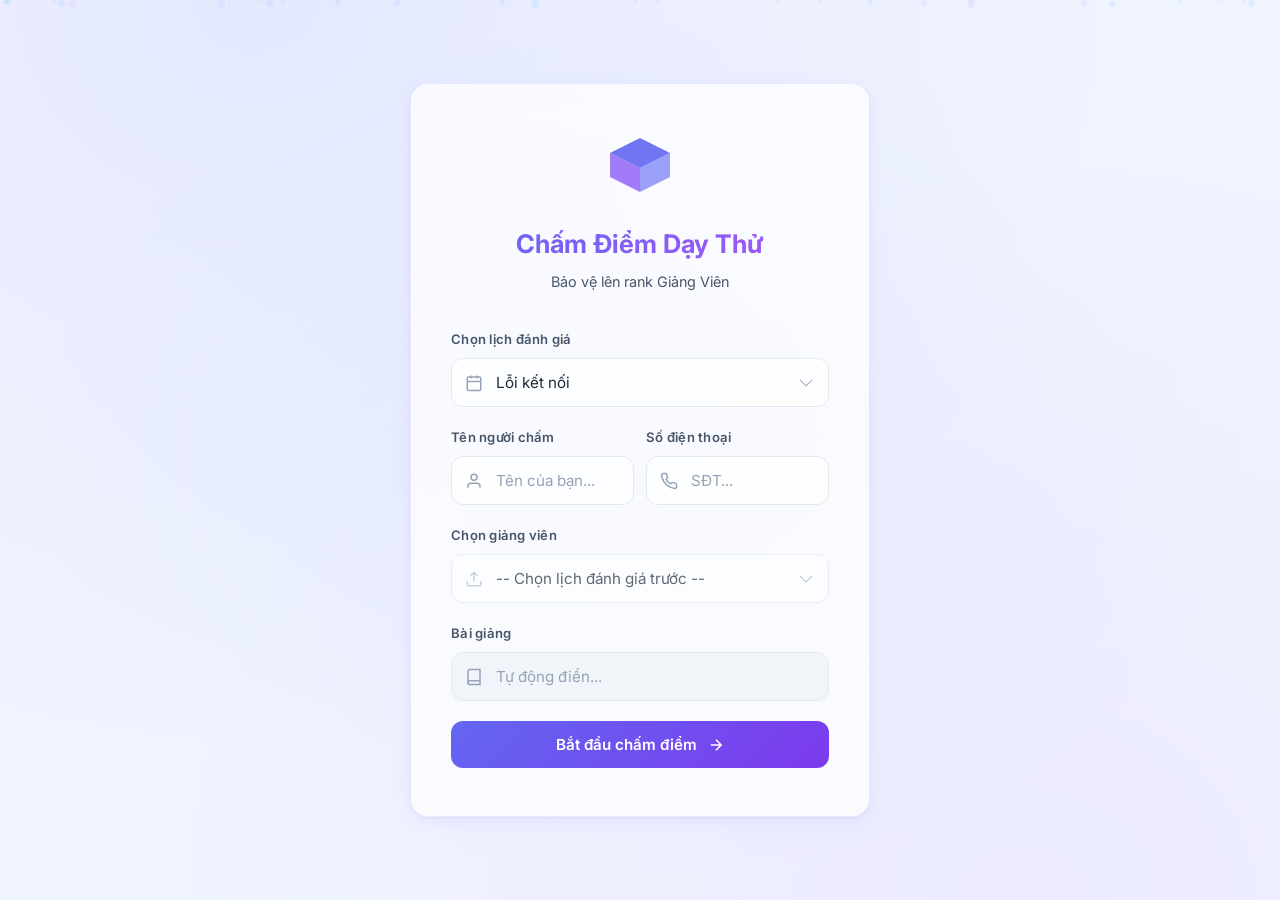
==== index.html @ 506ad6c0 "up" ====
<!DOCTYPE html>
<html lang="vi">
<head>
    <meta charset="UTF-8">
    <meta name="viewport" content="width=device-width, initial-scale=1.0">
    <title>Phiếu Chấm Điểm Dạy Thử - Bảo Vệ Lên Rank Giảng Viên</title>
    <meta name="description" content="Ứng dụng chấm điểm buổi dạy thử bảo vệ lên rank giảng viên">
    <link rel="preconnect" href="https://fonts.googleapis.com">
    <link rel="preconnect" href="https://fonts.gstatic.com" crossorigin>
    <link href="https://fonts.googleapis.com/css2?family=Inter:wght@300;400;500;600;700;800&display=swap" rel="stylesheet">
    <link rel="stylesheet" href="style.css">
</head>
<body>
    <!-- Background particles -->
    <div class="bg-particles" id="bgParticles"></div>

    <!-- Toast notification -->
    <div class="toast" id="toast">
        <span class="toast-icon">✓</span>
        <span class="toast-msg" id="toastMsg">Đã lưu thành công!</span>
    </div>

    <!-- ========== SCREEN 1: Login ========== -->
    <section class="screen active" id="screenLogin">
        <div class="login-card glass">
            <div class="login-logo">
                <div class="logo-icon">
                    <svg viewBox="0 0 48 48" fill="none">
                        <path d="M24 4L4 14l20 10 20-10L24 4z" fill="url(#g1)" opacity="0.9"/>
                        <path d="M4 14v16l20 10V24L4 14z" fill="url(#g2)" opacity="0.8"/>
                        <path d="M44 14v16L24 40V24l20-10z" fill="url(#g3)" opacity="0.7"/>
                        <defs>
                            <linearGradient id="g1" x1="4" y1="4" x2="44" y2="24">
                                <stop stop-color="#6366f1"/><stop offset="1" stop-color="#8b5cf6"/>
                            </linearGradient>
                            <linearGradient id="g2" x1="4" y1="14" x2="24" y2="40">
                                <stop stop-color="#8b5cf6"/><stop offset="1" stop-color="#a78bfa"/>
                            </linearGradient>
                            <linearGradient id="g3" x1="44" y1="14" x2="24" y2="40">
                                <stop stop-color="#6366f1"/><stop offset="1" stop-color="#818cf8"/>
                            </linearGradient>
                        </defs>
                    </svg>
                </div>
                <h1>Chấm Điểm Dạy Thử</h1>
                <p class="subtitle">Bảo vệ lên rank Giảng Viên</p>
            </div>

            <form id="loginForm" class="login-form" autocomplete="off">
                <div class="input-group">
                    <label for="scheduleSelect">Chọn lịch đánh giá</label>
                    <div class="input-wrapper">
                        <svg class="input-icon" viewBox="0 0 24 24" fill="none" stroke="currentColor" stroke-width="2">
                            <rect x="3" y="4" width="18" height="18" rx="2" ry="2"/>
                            <line x1="16" y1="2" x2="16" y2="6"/><line x1="8" y1="2" x2="8" y2="6"/><line x1="3" y1="10" x2="21" y2="10"/>
                        </svg>
                        <select id="scheduleSelect" required>
                            <option value="" disabled selected>-- Chọn lịch đánh giá --</option>
                        </select>
                    </div>
                </div>

                <div class="form-row" style="display: flex; gap: 12px;">
                    <div class="input-group" style="flex: 1;">
                        <label for="reviewerName">Tên người chấm</label>
                        <div class="input-wrapper">
                            <svg class="input-icon" viewBox="0 0 24 24" fill="none" stroke="currentColor" stroke-width="2">
                                <path d="M20 21v-2a4 4 0 0 0-4-4H8a4 4 0 0 0-4 4v2"/>
                                <circle cx="12" cy="7" r="4"/>
                            </svg>
                            <input type="text" id="reviewerName" placeholder="Tên của bạn..." required>
                        </div>
                    </div>

                    <div class="input-group" style="flex: 1;">
                        <label for="reviewerPhone">Số điện thoại</label>
                        <div class="input-wrapper">
                            <svg class="input-icon" viewBox="0 0 24 24" fill="none" stroke="currentColor" stroke-width="2">
                                <path d="M22 16.92v3a2 2 0 0 1-2.18 2 19.79 19.79 0 0 1-8.63-3.07 19.5 19.5 0 0 1-6-6 19.79 19.79 0 0 1-3.07-8.67A2 2 0 0 1 4.11 2h3a2 2 0 0 1 2 1.72c.127.96.362 1.903.7 2.81a2 2 0 0 1-.45 2.11L8.09 9.91a16 16 0 0 0 6 6l1.27-1.27a2 2 0 0 1 2.11-.45c.907.338 1.85.573 2.81.7A2 2 0 0 1 22 16.92z"/>
                            </svg>
                            <input type="tel" id="reviewerPhone" placeholder="SĐT..." required pattern="[0-9]{10,11}">
                        </div>
                    </div>
                </div>

                <div class="input-group">
                    <label for="lecturerSelect">Chọn giảng viên</label>
                    <div class="input-wrapper">
                        <svg class="input-icon" viewBox="0 0 24 24" fill="none" stroke="currentColor" stroke-width="2">
                            <path d="M21 15v4a2 2 0 0 1-2 2H5a2 2 0 0 1-2-2v-4"/>
                            <polyline points="17 8 12 3 7 8"/><line x1="12" y1="3" x2="12" y2="15"/>
                        </svg>
                        <select id="lecturerSelect" required disabled>
                            <option value="" disabled selected>-- Chọn lịch đánh giá trước --</option>
                        </select>
                    </div>
                </div>

                <div class="input-group">
                    <label for="lessonName">Bài giảng</label>
                    <div class="input-wrapper">
                        <svg class="input-icon" viewBox="0 0 24 24" fill="none" stroke="currentColor" stroke-width="2">
                            <path d="M4 19.5A2.5 2.5 0 0 1 6.5 17H20"/>
                            <path d="M6.5 2H20v20H6.5A2.5 2.5 0 0 1 4 19.5v-15A2.5 2.5 0 0 1 6.5 2z"/>
                        </svg>
                        <input type="text" id="lessonName" placeholder="Tự động điền..." readonly class="input-readonly">
                    </div>
                </div>

                <button type="submit" class="btn-primary" id="btnStart">
                    <span>Bắt đầu chấm điểm</span>
                    <svg viewBox="0 0 24 24" fill="none" stroke="currentColor" stroke-width="2">
                        <path d="M5 12h14M12 5l7 7-7 7"/>
                    </svg>
                </button>
            </form>
        </div>
    </section>

    <!-- ========== SCREEN 2: Scoring Form ========== -->
    <section class="screen" id="screenScoring">
        <div class="scoring-container">
            <!-- Header -->
            <header class="scoring-header glass">
                <div class="header-info">
                    <h2>Phiếu Chấm Điểm Dạy Thử</h2>
                    <div class="lecturer-badge">
                        <span class="badge-name" id="displayName"></span>
                        <span class="badge-divider">•</span>
                        <span class="badge-lesson" id="displayLesson"></span>
                    </div>
                </div>
                <div class="header-score">
                    <div class="total-score-ring">
                        <svg viewBox="0 0 120 120">
                            <circle cx="60" cy="60" r="52" class="ring-bg"/>
                            <circle cx="60" cy="60" r="52" class="ring-fill" id="scoreRing"/>
                        </svg>
                        <div class="score-text">
                            <span class="score-number" id="totalScore">0</span>
                            <span class="score-label">/ 100</span>
                        </div>
                    </div>
                </div>
            </header>

            <!-- Criteria Groups -->
            <form id="scoringForm">
                <!-- Group I -->
                <div class="criteria-group glass" data-group="1">
                    <div class="group-header">
                        <div class="group-badge">I</div>
                        <div class="group-title">
                            <h3>Nội dung bài giảng</h3>
                            <span class="group-score">Điểm: <strong id="groupScore1">0</strong>/25</span>
                        </div>
                        <div class="group-progress">
                            <div class="progress-bar" id="groupProgress1" style="width:0%"></div>
                        </div>
                    </div>
                    <div class="criteria-list">
                        <div class="criteria-item" data-criteria="1" data-max="5" data-group-id="1">
                            <div class="criteria-info">
                                <span class="criteria-number">1</span>
                                <span class="criteria-text">Xác định đúng mục tiêu bài học (kiến thức, kỹ năng, thái độ)</span>
                            </div>
                            <div class="score-slider">
                                <input type="range" min="0" max="5" value="0" step="0.5" class="slider" data-criteria="1">
                                <div class="slider-value"><span id="val1">0</span>/5</div>
                            </div>
                        </div>
                        <div class="criteria-item" data-criteria="2" data-max="5" data-group-id="1">
                            <div class="criteria-info">
                                <span class="criteria-number">2</span>
                                <span class="criteria-text">Nội dung chính xác, khoa học, cập nhật</span>
                            </div>
                            <div class="score-slider">
                                <input type="range" min="0" max="5" value="0" step="0.5" class="slider" data-criteria="2">
                                <div class="slider-value"><span id="val2">0</span>/5</div>
                            </div>
                        </div>
                        <div class="criteria-item" data-criteria="3" data-max="5" data-group-id="1">
                            <div class="criteria-info">
                                <span class="criteria-number">3</span>
                                <span class="criteria-text">Bố cục bài giảng logic, mạch lạc</span>
                            </div>
                            <div class="score-slider">
                                <input type="range" min="0" max="5" value="0" step="0.5" class="slider" data-criteria="3">
                                <div class="slider-value"><span id="val3">0</span>/5</div>
                            </div>
                        </div>
                        <div class="criteria-item" data-criteria="4" data-max="5" data-group-id="1">
                            <div class="criteria-info">
                                <span class="criteria-number">4</span>
                                <span class="criteria-text">Liên hệ thực tiễn, ví dụ minh họa phù hợp</span>
                            </div>
                            <div class="score-slider">
                                <input type="range" min="0" max="5" value="0" step="0.5" class="slider" data-criteria="4">
                                <div class="slider-value"><span id="val4">0</span>/5</div>
                            </div>
                        </div>
                        <div class="criteria-item" data-criteria="5" data-max="5" data-group-id="1">
                            <div class="criteria-info">
                                <span class="criteria-number">5</span>
                                <span class="criteria-text">Phân bổ thời gian hợp lý cho từng phần</span>
                            </div>
                            <div class="score-slider">
                                <input type="range" min="0" max="5" value="0" step="0.5" class="slider" data-criteria="5">
                                <div class="slider-value"><span id="val5">0</span>/5</div>
                            </div>
                        </div>
                    </div>
                </div>

                <!-- Group II -->
                <div class="criteria-group glass" data-group="2">
                    <div class="group-header">
                        <div class="group-badge">II</div>
                        <div class="group-title">
                            <h3>Phương pháp giảng dạy</h3>
                            <span class="group-score">Điểm: <strong id="groupScore2">0</strong>/20</span>
                        </div>
                        <div class="group-progress">
                            <div class="progress-bar" id="groupProgress2" style="width:0%"></div>
                        </div>
                    </div>
                    <div class="criteria-list">
                        <div class="criteria-item" data-criteria="6" data-max="5" data-group-id="2">
                            <div class="criteria-info">
                                <span class="criteria-number">6</span>
                                <span class="criteria-text">Lựa chọn phương pháp phù hợp với nội dung và đối tượng</span>
                            </div>
                            <div class="score-slider">
                                <input type="range" min="0" max="5" value="0" step="0.5" class="slider" data-criteria="6">
                                <div class="slider-value"><span id="val6">0</span>/5</div>
                            </div>
                        </div>
                        <div class="criteria-item" data-criteria="7" data-max="5" data-group-id="2">
                            <div class="criteria-info">
                                <span class="criteria-number">7</span>
                                <span class="criteria-text">Kết hợp linh hoạt nhiều phương pháp giảng dạy</span>
                            </div>
                            <div class="score-slider">
                                <input type="range" min="0" max="5" value="0" step="0.5" class="slider" data-criteria="7">
                                <div class="slider-value"><span id="val7">0</span>/5</div>
                            </div>
                        </div>
                        <div class="criteria-item" data-criteria="8" data-max="5" data-group-id="2">
                            <div class="criteria-info">
                                <span class="criteria-number">8</span>
                                <span class="criteria-text">Phát huy tính chủ động, tư duy phản biện của người học</span>
                            </div>
                            <div class="score-slider">
                                <input type="range" min="0" max="5" value="0" step="0.5" class="slider" data-criteria="8">
                                <div class="slider-value"><span id="val8">0</span>/5</div>
                            </div>
                        </div>
                        <div class="criteria-item" data-criteria="9" data-max="5" data-group-id="2">
                            <div class="criteria-info">
                                <span class="criteria-number">9</span>
                                <span class="criteria-text">Gợi mở vấn đề, dẫn dắt người học khám phá kiến thức</span>
                            </div>
                            <div class="score-slider">
                                <input type="range" min="0" max="5" value="0" step="0.5" class="slider" data-criteria="9">
                                <div class="slider-value"><span id="val9">0</span>/5</div>
                            </div>
                        </div>
                    </div>
                </div>

                <!-- Group III -->
                <div class="criteria-group glass" data-group="3">
                    <div class="group-header">
                        <div class="group-badge">III</div>
                        <div class="group-title">
                            <h3>Sử dụng phương tiện & CNTT</h3>
                            <span class="group-score">Điểm: <strong id="groupScore3">0</strong>/10</span>
                        </div>
                        <div class="group-progress">
                            <div class="progress-bar" id="groupProgress3" style="width:0%"></div>
                        </div>
                    </div>
                    <div class="criteria-list">
                        <div class="criteria-item" data-criteria="10" data-max="5" data-group-id="3">
                            <div class="criteria-info">
                                <span class="criteria-number">10</span>
                                <span class="criteria-text">Slide / tài liệu trực quan rõ ràng, thẩm mỹ</span>
                            </div>
                            <div class="score-slider">
                                <input type="range" min="0" max="5" value="0" step="0.5" class="slider" data-criteria="10">
                                <div class="slider-value"><span id="val10">0</span>/5</div>
                            </div>
                        </div>
                        <div class="criteria-item" data-criteria="11" data-max="5" data-group-id="3">
                            <div class="criteria-info">
                                <span class="criteria-number">11</span>
                                <span class="criteria-text">Sử dụng hiệu quả công cụ hỗ trợ giảng dạy</span>
                            </div>
                            <div class="score-slider">
                                <input type="range" min="0" max="5" value="0" step="0.5" class="slider" data-criteria="11">
                                <div class="slider-value"><span id="val11">0</span>/5</div>
                            </div>
                        </div>
                    </div>
                </div>

                <!-- Group IV -->
                <div class="criteria-group glass" data-group="4">
                    <div class="group-header">
                        <div class="group-badge">IV</div>
                        <div class="group-title">
                            <h3>Kỹ năng trình bày & giao tiếp</h3>
                            <span class="group-score">Điểm: <strong id="groupScore4">0</strong>/15</span>
                        </div>
                        <div class="group-progress">
                            <div class="progress-bar" id="groupProgress4" style="width:0%"></div>
                        </div>
                    </div>
                    <div class="criteria-list">
                        <div class="criteria-item" data-criteria="12" data-max="5" data-group-id="4">
                            <div class="criteria-info">
                                <span class="criteria-number">12</span>
                                <span class="criteria-text">Giọng nói rõ ràng, truyền cảm, tốc độ phù hợp</span>
                            </div>
                            <div class="score-slider">
                                <input type="range" min="0" max="5" value="0" step="0.5" class="slider" data-criteria="12">
                                <div class="slider-value"><span id="val12">0</span>/5</div>
                            </div>
                        </div>
                        <div class="criteria-item" data-criteria="13" data-max="5" data-group-id="4">
                            <div class="criteria-info">
                                <span class="criteria-number">13</span>
                                <span class="criteria-text">Ngôn ngữ chính xác, sử dụng đúng thuật ngữ chuyên ngành</span>
                            </div>
                            <div class="score-slider">
                                <input type="range" min="0" max="5" value="0" step="0.5" class="slider" data-criteria="13">
                                <div class="slider-value"><span id="val13">0</span>/5</div>
                            </div>
                        </div>
                        <div class="criteria-item" data-criteria="14" data-max="5" data-group-id="4">
                            <div class="criteria-info">
                                <span class="criteria-number">14</span>
                                <span class="criteria-text">Ngôn ngữ cơ thể tự tin, giao tiếp bằng mắt</span>
                            </div>
                            <div class="score-slider">
                                <input type="range" min="0" max="5" value="0" step="0.5" class="slider" data-criteria="14">
                                <div class="slider-value"><span id="val14">0</span>/5</div>
                            </div>
                        </div>
                    </div>
                </div>

                <!-- Group V -->
                <div class="criteria-group glass" data-group="5">
                    <div class="group-header">
                        <div class="group-badge">V</div>
                        <div class="group-title">
                            <h3>Quản lý lớp học & tương tác</h3>
                            <span class="group-score">Điểm: <strong id="groupScore5">0</strong>/10</span>
                        </div>
                        <div class="group-progress">
                            <div class="progress-bar" id="groupProgress5" style="width:0%"></div>
                        </div>
                    </div>
                    <div class="criteria-list">
                        <div class="criteria-item" data-criteria="15" data-max="5" data-group-id="5">
                            <div class="criteria-info">
                                <span class="criteria-number">15</span>
                                <span class="criteria-text">Tạo không khí học tập tích cực, thu hút sự chú ý</span>
                            </div>
                            <div class="score-slider">
                                <input type="range" min="0" max="5" value="0" step="0.5" class="slider" data-criteria="15">
                                <div class="slider-value"><span id="val15">0</span>/5</div>
                            </div>
                        </div>
                        <div class="criteria-item" data-criteria="16" data-max="5" data-group-id="5">
                            <div class="criteria-info">
                                <span class="criteria-number">16</span>
                                <span class="criteria-text">Đặt câu hỏi kích thích tư duy, xử lý phản hồi tốt</span>
                            </div>
                            <div class="score-slider">
                                <input type="range" min="0" max="5" value="0" step="0.5" class="slider" data-criteria="16">
                                <div class="slider-value"><span id="val16">0</span>/5</div>
                            </div>
                        </div>
                    </div>
                </div>

                <!-- Group VI -->
                <div class="criteria-group glass" data-group="6">
                    <div class="group-header">
                        <div class="group-badge">VI</div>
                        <div class="group-title">
                            <h3>Đánh giá người học</h3>
                            <span class="group-score">Điểm: <strong id="groupScore6">0</strong>/10</span>
                        </div>
                        <div class="group-progress">
                            <div class="progress-bar" id="groupProgress6" style="width:0%"></div>
                        </div>
                    </div>
                    <div class="criteria-list">
                        <div class="criteria-item" data-criteria="17" data-max="5" data-group-id="6">
                            <div class="criteria-info">
                                <span class="criteria-number">17</span>
                                <span class="criteria-text">Có hoạt động kiểm tra, củng cố kiến thức</span>
                            </div>
                            <div class="score-slider">
                                <input type="range" min="0" max="5" value="0" step="0.5" class="slider" data-criteria="17">
                                <div class="slider-value"><span id="val17">0</span>/5</div>
                            </div>
                        </div>
                        <div class="criteria-item" data-criteria="18" data-max="5" data-group-id="6">
                            <div class="criteria-info">
                                <span class="criteria-number">18</span>
                                <span class="criteria-text">Tổng kết bài học rõ ràng, giao nhiệm vụ tự học</span>
                            </div>
                            <div class="score-slider">
                                <input type="range" min="0" max="5" value="0" step="0.5" class="slider" data-criteria="18">
                                <div class="slider-value"><span id="val18">0</span>/5</div>
                            </div>
                        </div>
                    </div>
                </div>

                <!-- Group VII -->
                <div class="criteria-group glass" data-group="7">
                    <div class="group-header">
                        <div class="group-badge">VII</div>
                        <div class="group-title">
                            <h3>Tác phong sư phạm</h3>
                            <span class="group-score">Điểm: <strong id="groupScore7">0</strong>/10</span>
                        </div>
                        <div class="group-progress">
                            <div class="progress-bar" id="groupProgress7" style="width:0%"></div>
                        </div>
                    </div>
                    <div class="criteria-list">
                        <div class="criteria-item" data-criteria="19" data-max="5" data-group-id="7">
                            <div class="criteria-info">
                                <span class="criteria-number">19</span>
                                <span class="criteria-text">Trang phục, tác phong chuyên nghiệp, đúng mực</span>
                            </div>
                            <div class="score-slider">
                                <input type="range" min="0" max="5" value="0" step="0.5" class="slider" data-criteria="19">
                                <div class="slider-value"><span id="val19">0</span>/5</div>
                            </div>
                        </div>
                        <div class="criteria-item" data-criteria="20" data-max="5" data-group-id="7">
                            <div class="criteria-info">
                                <span class="criteria-number">20</span>
                                <span class="criteria-text">Thể hiện sự nhiệt tình, tâm huyết với nghề</span>
                            </div>
                            <div class="score-slider">
                                <input type="range" min="0" max="5" value="0" step="0.5" class="slider" data-criteria="20">
                                <div class="slider-value"><span id="val20">0</span>/5</div>
                            </div>
                        </div>
                    </div>
                </div>

                <!-- Comment -->
                <div class="comment-section glass">
                    <h3>💬 Nhận xét chung</h3>
                    <textarea id="comment" rows="4" placeholder="Nhập nhận xét của Hội đồng..."></textarea>
                </div>

                <!-- Actions -->
                <div class="form-actions">
                    <button type="button" class="btn-secondary" id="btnBack">
                        <svg viewBox="0 0 24 24" fill="none" stroke="currentColor" stroke-width="2">
                            <path d="M19 12H5M12 19l-7-7 7-7"/>
                        </svg>
                        <span>Quay lại</span>
                    </button>
                    <button type="submit" class="btn-primary btn-submit" id="btnSubmit">
                        <span>Gửi kết quả</span>
                        <svg viewBox="0 0 24 24" fill="none" stroke="currentColor" stroke-width="2">
                            <path d="M22 2L11 13M22 2l-7 20-4-9-9-4 20-7z"/>
                        </svg>
                    </button>
                </div>
            </form>
        </div>
    </section>

    <!-- ========== SCREEN 3: Result ========== -->
    <section class="screen" id="screenResult">
        <div class="result-container">
            <div class="result-card glass">
                <div class="result-icon" id="resultIcon">
                    <svg viewBox="0 0 24 24" fill="none" stroke="currentColor" stroke-width="2">
                        <path d="M22 11.08V12a10 10 0 1 1-5.93-9.14"/>
                        <polyline points="22 4 12 14.01 9 11.01"/>
                    </svg>
                </div>
                <h2 id="resultTitle">Đã gửi thành công!</h2>
                <p class="result-subtitle" id="resultSubtitle">Kết quả đã được lưu vào Google Sheet</p>

                <div class="result-summary">
                    <div class="summary-row">
                        <span>Giảng viên</span>
                        <strong id="resultName"></strong>
                    </div>
                    <div class="summary-row">
                        <span>Bài giảng</span>
                        <strong id="resultLesson"></strong>
                    </div>
                    <div class="summary-row highlight">
                        <span>Tổng điểm</span>
                        <strong id="resultScore"></strong>
                    </div>

                </div>

                <div class="result-actions">
                    <button class="btn-secondary" id="btnEdit">
                        <svg viewBox="0 0 24 24" fill="none" stroke="currentColor" stroke-width="2">
                            <path d="M11 4H4a2 2 0 0 0-2 2v14a2 2 0 0 0 2 2h14a2 2 0 0 0 2-2v-7"/>
                            <path d="M18.5 2.5a2.121 2.121 0 0 1 3 3L12 15l-4 1 1-4 9.5-9.5z"/>
                        </svg>
                        <span>Chỉnh sửa</span>
                    </button>
                    <button class="btn-primary" id="btnNew">
                        <span>Chấm mới</span>
                        <svg viewBox="0 0 24 24" fill="none" stroke="currentColor" stroke-width="2">
                            <line x1="12" y1="5" x2="12" y2="19"/><line x1="5" y1="12" x2="19" y2="12"/>
                        </svg>
                    </button>
                </div>
            </div>
        </div>
    </section>

    <!-- Loading overlay -->
    <div class="loading-overlay" id="loadingOverlay">
        <div class="spinner"></div>
        <p>Đang lưu kết quả...</p>
    </div>

    <script src="script.js"></script>
</body>
</html>
---- style.css ----
/* ============================================
   SCORING APP - LIGHT THEME
   ============================================ */

:root {
    --bg-primary: #f0f4ff;
    --bg-secondary: #ffffff;
    --bg-card: rgba(255, 255, 255, 0.85);
    --glass-bg: rgba(255, 255, 255, 0.6);
    --glass-border: rgba(99, 102, 241, 0.12);
    --text-primary: #1e293b;
    --text-secondary: #475569;
    --text-muted: #94a3b8;
    --accent: #6366f1;
    --accent-light: #818cf8;
    --accent-soft: #e0e7ff;
    --accent-glow: rgba(99, 102, 241, 0.18);
    --green: #10b981;
    --green-soft: #d1fae5;
    --green-glow: rgba(16, 185, 129, 0.18);
    --amber: #f59e0b;
    --red: #ef4444;
    --shadow-sm: 0 1px 3px rgba(0,0,0,0.04), 0 1px 2px rgba(0,0,0,0.06);
    --shadow-md: 0 4px 16px rgba(99,102,241,0.08), 0 1px 3px rgba(0,0,0,0.06);
    --shadow-lg: 0 10px 40px rgba(99,102,241,0.12), 0 2px 6px rgba(0,0,0,0.04);
    --radius: 18px;
    --radius-sm: 12px;
    --transition: all 0.3s cubic-bezier(0.4, 0, 0.2, 1);
}

* {
    margin: 0;
    padding: 0;
    box-sizing: border-box;
}

html {
    scroll-behavior: smooth;
}

body {
    font-family: 'Inter', -apple-system, sans-serif;
    background: var(--bg-primary);
    background-image:
        radial-gradient(ellipse at 20% 0%, rgba(99,102,241,0.08) 0%, transparent 60%),
        radial-gradient(ellipse at 80% 100%, rgba(168,85,247,0.06) 0%, transparent 60%),
        radial-gradient(ellipse at 50% 50%, rgba(59,130,246,0.04) 0%, transparent 70%);
    color: var(--text-primary);
    min-height: 100vh;
    overflow-x: hidden;
    line-height: 1.6;
}

/* Background particles */
.bg-particles {
    position: fixed;
    inset: 0;
    z-index: 0;
    pointer-events: none;
    overflow: hidden;
}

.bg-particles .particle {
    position: absolute;
    border-radius: 50%;
    opacity: 0.18;
    animation: float linear infinite;
}

@keyframes float {
    0% { transform: translateY(100vh) rotate(0deg); opacity: 0; }
    10% { opacity: 0.18; }
    90% { opacity: 0.18; }
    100% { transform: translateY(-100px) rotate(720deg); opacity: 0; }
}

/* Glass effect */
.glass {
    background: var(--glass-bg);
    border: 1px solid var(--glass-border);
    backdrop-filter: blur(24px);
    -webkit-backdrop-filter: blur(24px);
    box-shadow: var(--shadow-md);
}

/* ============================================
   SCREENS
   ============================================ */
.screen {
    display: none;
    min-height: 100vh;
    position: relative;
    z-index: 1;
}

.screen.active {
    display: flex;
}

/* ============================================
   SCREEN 1: LOGIN
   ============================================ */
#screenLogin {
    align-items: center;
    justify-content: center;
    padding: 20px;
}

.login-card {
    width: 100%;
    max-width: 460px;
    padding: 48px 40px;
    border-radius: var(--radius);
    animation: slideUp 0.6s ease-out;
    background: rgba(255,255,255,0.75);
}

@keyframes slideUp {
    from { opacity: 0; transform: translateY(30px); }
    to { opacity: 1; transform: translateY(0); }
}

.login-logo {
    text-align: center;
    margin-bottom: 36px;
}

.logo-icon {
    width: 72px;
    height: 72px;
    margin: 0 auto 20px;
    animation: pulse-glow 3s ease-in-out infinite;
}

@keyframes pulse-glow {
    0%, 100% { filter: drop-shadow(0 0 6px var(--accent-glow)); }
    50% { filter: drop-shadow(0 0 18px var(--accent-glow)); }
}

.login-logo h1 {
    font-size: 1.6rem;
    font-weight: 700;
    background: linear-gradient(135deg, var(--accent), #a855f7);
    -webkit-background-clip: text;
    -webkit-text-fill-color: transparent;
    background-clip: text;
    margin-bottom: 6px;
}

.subtitle {
    color: var(--text-secondary);
    font-size: 0.9rem;
    font-weight: 400;
}

/* Form inputs */
.input-group {
    margin-bottom: 20px;
}

.input-group label {
    display: block;
    font-size: 0.82rem;
    font-weight: 600;
    color: var(--text-secondary);
    margin-bottom: 8px;
    letter-spacing: 0.02em;
}

.input-wrapper {
    position: relative;
}

.input-icon {
    position: absolute;
    left: 14px;
    top: 50%;
    transform: translateY(-50%);
    width: 18px;
    height: 18px;
    color: var(--text-muted);
    transition: var(--transition);
}

.input-wrapper input {
    width: 100%;
    padding: 14px 16px 14px 44px;
    background: rgba(255, 255, 255, 0.7);
    border: 1.5px solid #e2e8f0;
    border-radius: var(--radius-sm);
    color: var(--text-primary);
    font-family: inherit;
    font-size: 0.95rem;
    outline: none;
    transition: var(--transition);
}

.input-wrapper input::placeholder {
    color: var(--text-muted);
}

.input-wrapper input:focus {
    border-color: var(--accent);
    box-shadow: 0 0 0 3px var(--accent-glow);
    background: #fff;
}

.input-readonly {
    background-color: #f1f5f9 !important;
    color: var(--text-muted) !important;
    cursor: not-allowed;
    border-color: #e2e8f0 !important;
}
.input-readonly:focus {
    box-shadow: none !important;
}

.input-wrapper:has(input:focus) .input-icon {
    color: var(--accent);
}

/* Buttons */
.btn-primary {
    display: inline-flex;
    align-items: center;
    justify-content: center;
    gap: 10px;
    width: 100%;
    padding: 14px 24px;
    background: linear-gradient(135deg, var(--accent), #7c3aed);
    border: none;
    border-radius: var(--radius-sm);
    color: #fff;
    font-family: inherit;
    font-size: 0.95rem;
    font-weight: 600;
    cursor: pointer;
    transition: var(--transition);
    position: relative;
    overflow: hidden;
}

.btn-primary::before {
    content: '';
    position: absolute;
    inset: 0;
    background: linear-gradient(135deg, transparent, rgba(255,255,255,0.15));
    opacity: 0;
    transition: var(--transition);
}

.btn-primary:hover {
    transform: translateY(-2px);
    box-shadow: 0 8px 25px var(--accent-glow);
}

.btn-primary:hover::before {
    opacity: 1;
}

.btn-primary:active {
    transform: translateY(0);
}

.btn-primary svg {
    width: 18px;
    height: 18px;
}

.btn-secondary {
    display: inline-flex;
    align-items: center;
    justify-content: center;
    gap: 8px;
    padding: 14px 24px;
    background: #fff;
    border: 1.5px solid #e2e8f0;
    border-radius: var(--radius-sm);
    color: var(--text-secondary);
    font-family: inherit;
    font-size: 0.95rem;
    font-weight: 500;
    cursor: pointer;
    transition: var(--transition);
}

.btn-secondary:hover {
    background: var(--accent-soft);
    color: var(--accent);
    border-color: var(--accent-light);
}

.btn-secondary svg {
    width: 16px;
    height: 16px;
}

/* ============================================
   SCREEN 2: SCORING
   ============================================ */
#screenScoring {
    flex-direction: column;
    padding: 20px;
    padding-bottom: 40px;
}

.scoring-container {
    max-width: 800px;
    width: 100%;
    margin: 0 auto;
}

/* Header */
.scoring-header {
    display: flex;
    align-items: center;
    justify-content: space-between;
    padding: 24px 28px;
    border-radius: var(--radius);
    margin-bottom: 24px;
    position: sticky;
    top: 10px;
    z-index: 10;
    animation: slideUp 0.5s ease-out;
    background: rgba(255,255,255,0.82);
}

.header-info h2 {
    font-size: 1.15rem;
    font-weight: 700;
    margin-bottom: 6px;
    color: var(--text-primary);
}

.lecturer-badge {
    display: flex;
    align-items: center;
    gap: 8px;
    font-size: 0.82rem;
    color: var(--text-secondary);
}

.badge-name {
    color: var(--accent);
    font-weight: 600;
}

.badge-divider {
    color: var(--text-muted);
}

/* Score Ring */
.total-score-ring {
    position: relative;
    width: 80px;
    height: 80px;
}

.total-score-ring svg {
    transform: rotate(-90deg);
}

.ring-bg {
    fill: none;
    stroke: #e2e8f0;
    stroke-width: 6;
}

.ring-fill {
    fill: none;
    stroke: var(--accent);
    stroke-width: 6;
    stroke-linecap: round;
    stroke-dasharray: 326.73;
    stroke-dashoffset: 326.73;
    transition: stroke-dashoffset 0.6s cubic-bezier(0.4, 0, 0.2, 1),
                stroke 0.3s ease;
}

.score-text {
    position: absolute;
    inset: 0;
    display: flex;
    flex-direction: column;
    align-items: center;
    justify-content: center;
}

.score-number {
    font-size: 1.5rem;
    font-weight: 800;
    line-height: 1;
    color: var(--accent);
}

.score-label {
    font-size: 0.65rem;
    color: var(--text-muted);
    font-weight: 500;
}

/* Criteria Groups */
.criteria-group {
    border-radius: var(--radius);
    margin-bottom: 16px;
    overflow: hidden;
    animation: slideUp 0.5s ease-out;
    animation-fill-mode: both;
    background: rgba(255,255,255,0.7);
}

.criteria-group[data-group="1"] { animation-delay: 0.05s; }
.criteria-group[data-group="2"] { animation-delay: 0.1s; }
.criteria-group[data-group="3"] { animation-delay: 0.15s; }
.criteria-group[data-group="4"] { animation-delay: 0.2s; }
.criteria-group[data-group="5"] { animation-delay: 0.25s; }
.criteria-group[data-group="6"] { animation-delay: 0.3s; }
.criteria-group[data-group="7"] { animation-delay: 0.35s; }

.group-header {
    display: flex;
    align-items: center;
    gap: 14px;
    padding: 18px 22px;
    position: relative;
}

.group-badge {
    width: 36px;
    height: 36px;
    border-radius: 10px;
    background: linear-gradient(135deg, var(--accent), #7c3aed);
    display: flex;
    align-items: center;
    justify-content: center;
    font-weight: 700;
    font-size: 0.85rem;
    color: #fff;
    flex-shrink: 0;
}

.group-title {
    flex: 1;
}

.group-title h3 {
    font-size: 0.95rem;
    font-weight: 600;
    margin-bottom: 2px;
    color: var(--text-primary);
}

.group-score {
    font-size: 0.78rem;
    color: var(--text-muted);
}

.group-score strong {
    color: var(--accent);
}

.group-progress {
    position: absolute;
    bottom: 0;
    left: 0;
    right: 0;
    height: 3px;
    background: #e2e8f0;
}

.progress-bar {
    height: 100%;
    background: linear-gradient(90deg, var(--accent), #a78bfa);
    border-radius: 3px;
    transition: width 0.5s cubic-bezier(0.4, 0, 0.2, 1);
}

/* Criteria Items */
.criteria-list {
    padding: 4px 22px 18px;
}

.criteria-item {
    display: flex;
    align-items: center;
    gap: 14px;
    padding: 14px 0;
    border-bottom: 1px solid #f1f5f9;
    transition: var(--transition);
}

.criteria-item:last-child {
    border-bottom: none;
}

.criteria-item:hover {
    background: rgba(99, 102, 241, 0.03);
    margin: 0 -22px;
    padding-left: 22px;
    padding-right: 22px;
    border-radius: 8px;
}

.criteria-info {
    flex: 1;
    display: flex;
    align-items: flex-start;
    gap: 10px;
    min-width: 0;
}

.criteria-number {
    width: 24px;
    height: 24px;
    border-radius: 6px;
    background: var(--accent-soft);
    display: flex;
    align-items: center;
    justify-content: center;
    font-size: 0.72rem;
    font-weight: 700;
    color: var(--accent);
    flex-shrink: 0;
}

.criteria-text {
    font-size: 0.88rem;
    color: var(--text-secondary);
    line-height: 1.4;
}

/* Score Slider */
.score-slider {
    display: flex;
    align-items: center;
    gap: 10px;
    flex-shrink: 0;
}

.slider {
    -webkit-appearance: none;
    appearance: none;
    width: 100px;
    height: 6px;
    border-radius: 3px;
    background: #e2e8f0;
    outline: none;
    cursor: pointer;
    transition: var(--transition);
}

.slider::-webkit-slider-thumb {
    -webkit-appearance: none;
    appearance: none;
    width: 22px;
    height: 22px;
    border-radius: 50%;
    background: linear-gradient(135deg, var(--accent), #a78bfa);
    cursor: pointer;
    box-shadow: 0 2px 8px var(--accent-glow);
    transition: var(--transition);
    border: 3px solid #fff;
}

.slider::-webkit-slider-thumb:hover {
    transform: scale(1.15);
    box-shadow: 0 3px 14px var(--accent-glow);
}

.slider::-moz-range-thumb {
    width: 22px;
    height: 22px;
    border-radius: 50%;
    background: linear-gradient(135deg, var(--accent), #a78bfa);
    cursor: pointer;
    border: 3px solid #fff;
    box-shadow: 0 2px 8px var(--accent-glow);
}

.slider-value {
    font-size: 0.82rem;
    font-weight: 600;
    color: var(--text-muted);
    min-width: 36px;
    text-align: right;
}

.slider-value span {
    color: var(--accent);
}

/* Comment Section */
.comment-section {
    border-radius: var(--radius);
    padding: 24px;
    margin-bottom: 20px;
    animation: slideUp 0.5s ease-out 0.4s both;
    background: rgba(255,255,255,0.7);
}

.comment-section h3 {
    font-size: 0.95rem;
    font-weight: 600;
    margin-bottom: 14px;
    color: var(--text-primary);
}

.comment-section textarea {
    width: 100%;
    padding: 14px;
    background: #fff;
    border: 1.5px solid #e2e8f0;
    border-radius: var(--radius-sm);
    color: var(--text-primary);
    font-family: inherit;
    font-size: 0.9rem;
    resize: vertical;
    outline: none;
    transition: var(--transition);
    line-height: 1.6;
}

.comment-section textarea:focus {
    border-color: var(--accent);
    box-shadow: 0 0 0 3px var(--accent-glow);
}

.comment-section textarea::placeholder {
    color: var(--text-muted);
}

/* Form Actions */
.form-actions {
    display: flex;
    gap: 12px;
    animation: slideUp 0.5s ease-out 0.45s both;
}

.form-actions .btn-primary {
    flex: 1;
}

.btn-submit {
    background: linear-gradient(135deg, var(--green), #059669) !important;
}

.btn-submit:hover {
    box-shadow: 0 8px 25px var(--green-glow) !important;
}

/* ============================================
   SCREEN 3: RESULT
   ============================================ */
#screenResult {
    align-items: center;
    justify-content: center;
    padding: 20px;
}

.result-card {
    max-width: 480px;
    width: 100%;
    padding: 48px 40px;
    border-radius: var(--radius);
    text-align: center;
    animation: scaleIn 0.5s ease-out;
    background: rgba(255,255,255,0.8);
}

@keyframes scaleIn {
    from { opacity: 0; transform: scale(0.9); }
    to { opacity: 1; transform: scale(1); }
}

.result-icon {
    width: 72px;
    height: 72px;
    border-radius: 50%;
    background: linear-gradient(135deg, var(--green), #059669);
    display: flex;
    align-items: center;
    justify-content: center;
    margin: 0 auto 20px;
    animation: bounce 0.6s ease-out 0.3s both;
}

@keyframes bounce {
    0% { transform: scale(0); }
    60% { transform: scale(1.15); }
    100% { transform: scale(1); }
}

.result-icon svg {
    width: 32px;
    height: 32px;
    color: #fff;
}

.result-card h2 {
    font-size: 1.4rem;
    font-weight: 700;
    margin-bottom: 6px;
    color: var(--text-primary);
}

.result-subtitle {
    color: var(--text-secondary);
    font-size: 0.88rem;
    margin-bottom: 28px;
}

.result-summary {
    background: #f8fafc;
    border-radius: var(--radius-sm);
    padding: 4px 0;
    margin-bottom: 28px;
    border: 1px solid #f1f5f9;
}

.summary-row {
    display: flex;
    justify-content: space-between;
    align-items: center;
    padding: 12px 20px;
    font-size: 0.88rem;
}

.summary-row span {
    color: var(--text-muted);
}

.summary-row strong {
    color: var(--text-primary);
}

.summary-row.highlight {
    background: var(--accent-soft);
    border-left: 3px solid var(--accent);
}

.summary-row.highlight strong {
    font-size: 1.1rem;
    color: var(--accent);
}

.result-actions {
    display: flex;
    gap: 12px;
}

.result-actions .btn-secondary,
.result-actions .btn-primary {
    flex: 1;
}

/* ============================================
   LOADING OVERLAY
   ============================================ */
.loading-overlay {
    position: fixed;
    inset: 0;
    background: rgba(240, 244, 255, 0.85);
    backdrop-filter: blur(8px);
    display: none;
    align-items: center;
    justify-content: center;
    flex-direction: column;
    gap: 20px;
    z-index: 100;
}

.loading-overlay.active {
    display: flex;
}

.spinner {
    width: 44px;
    height: 44px;
    border: 3px solid #e2e8f0;
    border-top-color: var(--accent);
    border-radius: 50%;
    animation: spin 0.8s linear infinite;
}

@keyframes spin {
    to { transform: rotate(360deg); }
}

.loading-overlay p {
    color: var(--text-secondary);
    font-size: 0.9rem;
}

/* ============================================
   TOAST
   ============================================ */
.toast {
    position: fixed;
    top: 20px;
    right: 20px;
    display: flex;
    align-items: center;
    gap: 10px;
    padding: 14px 22px;
    background: var(--green-soft);
    border: 1px solid rgba(16, 185, 129, 0.25);
    border-radius: var(--radius-sm);
    backdrop-filter: blur(16px);
    color: #059669;
    font-size: 0.88rem;
    font-weight: 500;
    z-index: 200;
    transform: translateX(150%);
    transition: transform 0.4s cubic-bezier(0.4, 0, 0.2, 1);
    box-shadow: var(--shadow-md);
}

.toast.show {
    transform: translateX(0);
}

.toast.error {
    background: #fef2f2;
    border-color: rgba(239, 68, 68, 0.25);
    color: var(--red);
}

.toast-icon {
    font-size: 1.1rem;
}

/* ============================================
   RESPONSIVE
   ============================================ */

/* ============================================
   HOME SCREEN
   ============================================ */
#screenHome {
    align-items: center;
    justify-content: center;
    padding: 20px;
}

.home-actions {
    display: flex;
    flex-direction: column;
    gap: 12px;
    margin-bottom: 20px;
}

.home-btn {
    display: flex;
    align-items: center;
    gap: 14px;
    width: 100%;
    padding: 16px 18px;
    background: #fff;
    border: 1.5px solid #e2e8f0;
    border-radius: var(--radius-sm);
    cursor: pointer;
    transition: var(--transition);
    text-align: left;
    font-family: inherit;
}

.home-btn:hover {
    border-color: var(--accent-light);
    box-shadow: var(--shadow-md);
    transform: translateY(-2px);
}

.home-btn-icon {
    width: 42px;
    height: 42px;
    border-radius: 10px;
    display: flex;
    align-items: center;
    justify-content: center;
    flex-shrink: 0;
}

.home-btn-icon svg {
    width: 20px;
    height: 20px;
    color: #fff;
}

.home-btn-text {
    flex: 1;
}

.home-btn-text strong {
    display: block;
    font-size: 0.95rem;
    color: var(--text-primary);
    margin-bottom: 2px;
}

.home-btn-text span {
    font-size: 0.78rem;
    color: var(--text-muted);
}

.home-btn-arrow {
    width: 18px;
    height: 18px;
    color: var(--text-muted);
    flex-shrink: 0;
    transition: var(--transition);
}

.home-btn:hover .home-btn-arrow {
    color: var(--accent);
    transform: translateX(3px);
}

.session-info-badge {
    display: flex;
    align-items: center;
    justify-content: center;
    gap: 6px;
    padding: 10px 16px;
    background: var(--accent-soft);
    border-radius: 8px;
    font-size: 0.82rem;
    color: var(--accent);
}

.session-info-badge strong {
    font-weight: 700;
}

/* ============================================
   SESSION SCREEN
   ============================================ */
#screenSession {
    align-items: center;
    justify-content: center;
    padding: 20px;
}

.session-card {
    width: 100%;
    max-width: 500px;
    padding: 32px;
    border-radius: var(--radius);
    animation: slideUp 0.5s ease-out;
    background: rgba(255,255,255,0.8);
}

.session-header-top {
    display: flex;
    align-items: center;
    justify-content: space-between;
    margin-bottom: 24px;
}

.session-header-top h2 {
    font-size: 1.2rem;
    font-weight: 700;
    color: var(--text-primary);
}

.btn-icon {
    width: 38px;
    height: 38px;
    border-radius: 10px;
    border: 1.5px solid #e2e8f0;
    background: #fff;
    display: flex;
    align-items: center;
    justify-content: center;
    cursor: pointer;
    transition: var(--transition);
}

.btn-icon:hover {
    border-color: var(--accent-light);
    background: var(--accent-soft);
}

.btn-icon svg {
    width: 18px;
    height: 18px;
    color: var(--text-secondary);
}

/* Add lecturer form */
.add-lecturer-form {
    margin-bottom: 20px;
}

.input-with-btn {
    display: flex;
    align-items: center;
    gap: 0;
}

.input-with-btn input {
    flex: 1;
    padding: 14px 16px 14px 44px;
    background: #fff;
    border: 1.5px solid #e2e8f0;
    border-radius: var(--radius-sm) 0 0 var(--radius-sm);
    color: var(--text-primary);
    font-family: inherit;
    font-size: 0.95rem;
    outline: none;
    transition: var(--transition);
    border-right: none;
}

.input-with-btn input:focus {
    border-color: var(--accent);
    box-shadow: 0 0 0 3px var(--accent-glow);
    z-index: 1;
}

.input-with-btn input::placeholder {
    color: var(--text-muted);
}

.btn-add {
    width: 50px;
    height: 48px;
    border: 1.5px solid var(--accent);
    border-radius: 0 var(--radius-sm) var(--radius-sm) 0;
    background: linear-gradient(135deg, var(--accent), #7c3aed);
    color: #fff;
    cursor: pointer;
    display: flex;
    align-items: center;
    justify-content: center;
    transition: var(--transition);
    flex-shrink: 0;
}

.btn-add:hover {
    background: linear-gradient(135deg, #7c3aed, var(--accent));
    box-shadow: 0 4px 12px var(--accent-glow);
}

.btn-add svg {
    width: 18px;
    height: 18px;
}

/* Lecturer list */
.lecturer-list-container {
    margin-bottom: 20px;
}

.list-header {
    display: flex;
    justify-content: space-between;
    align-items: center;
    margin-bottom: 10px;
}

.list-title {
    font-size: 0.82rem;
    font-weight: 600;
    color: var(--text-secondary);
}

.list-count {
    font-size: 0.78rem;
    color: var(--text-muted);
    background: #f1f5f9;
    padding: 3px 10px;
    border-radius: 20px;
}

.lecturer-list {
    max-height: 320px;
    overflow-y: auto;
    border: 1.5px solid #e2e8f0;
    border-radius: var(--radius-sm);
    background: #fff;
}

.lecturer-list::-webkit-scrollbar {
    width: 4px;
}

.lecturer-list::-webkit-scrollbar-thumb {
    background: #cbd5e1;
    border-radius: 4px;
}

.lecturer-item {
    display: flex;
    align-items: center;
    gap: 12px;
    padding: 12px 16px;
    border-bottom: 1px solid #f1f5f9;
    animation: slideUp 0.3s ease-out;
}

.lecturer-item:last-child {
    border-bottom: none;
}

.lecturer-item-index {
    width: 26px;
    height: 26px;
    border-radius: 50%;
    background: var(--accent-soft);
    color: var(--accent);
    font-size: 0.72rem;
    font-weight: 700;
    display: flex;
    align-items: center;
    justify-content: center;
    flex-shrink: 0;
}

.lecturer-item-name {
    flex: 1;
    font-size: 0.9rem;
    color: var(--text-primary);
    font-weight: 500;
}

.lecturer-item-delete {
    width: 28px;
    height: 28px;
    border-radius: 6px;
    border: none;
    background: transparent;
    cursor: pointer;
    display: flex;
    align-items: center;
    justify-content: center;
    transition: var(--transition);
    color: var(--text-muted);
}

.lecturer-item-delete:hover {
    background: #fef2f2;
    color: var(--red);
}

.lecturer-item-delete svg {
    width: 15px;
    height: 15px;
}

/* Empty state */
.empty-state {
    padding: 40px 20px;
    text-align: center;
}

.empty-state svg {
    width: 40px;
    height: 40px;
    color: #cbd5e1;
    margin-bottom: 12px;
}

.empty-state p {
    font-size: 0.9rem;
    color: var(--text-muted);
    font-weight: 500;
    margin-bottom: 4px;
}

.empty-state span {
    font-size: 0.78rem;
    color: #cbd5e1;
}

/* Session actions */
.session-actions {
    display: flex;
    gap: 12px;
}

.session-actions .btn-primary {
    flex: 1;
}

/* ============================================
   SELECT DROPDOWN
   ============================================ */
.input-wrapper select {
    width: 100%;
    padding: 14px 16px 14px 44px;
    background: rgba(255, 255, 255, 0.7);
    border: 1.5px solid #e2e8f0;
    border-radius: var(--radius-sm);
    color: var(--text-primary);
    font-family: inherit;
    font-size: 0.95rem;
    outline: none;
    transition: var(--transition);
    cursor: pointer;
    -webkit-appearance: none;
    -moz-appearance: none;
    appearance: none;
    background-image: url("data:image/svg+xml,%3Csvg xmlns='http://www.w3.org/2000/svg' width='16' height='16' fill='%2394a3b8' viewBox='0 0 16 16'%3E%3Cpath d='M1.646 4.646a.5.5 0 0 1 .708 0L8 10.293l5.646-5.647a.5.5 0 0 1 .708.708l-6 6a.5.5 0 0 1-.708 0l-6-6a.5.5 0 0 1 0-.708z'/%3E%3C/svg%3E");
    background-repeat: no-repeat;
    background-position: right 14px center;
}

.input-wrapper select:focus {
    border-color: var(--accent);
    box-shadow: 0 0 0 3px var(--accent-glow);
    background-color: #fff;
}

/* Back button inline */
.btn-back-inline {
    display: inline-flex;
    align-items: center;
    gap: 6px;
    background: none;
    border: none;
    color: var(--accent);
    font-family: inherit;
    font-size: 0.82rem;
    font-weight: 500;
    cursor: pointer;
    margin-bottom: 16px;
    transition: var(--transition);
    padding: 0;
}

.btn-back-inline:hover {
    color: #7c3aed;
}

.btn-back-inline svg {
    width: 16px;
    height: 16px;
}

@media (max-width: 640px) {
    .login-card {
        padding: 36px 24px;
    }

    .session-card {
        padding: 24px 20px;
    }

    .scoring-header {
        flex-direction: column;
        gap: 16px;
        text-align: center;
        position: relative;
        top: 0;
    }

    .criteria-item {
        flex-direction: column;
        align-items: flex-start;
        gap: 10px;
    }

    .score-slider {
        width: 100%;
    }

    .slider {
        flex: 1;
        width: auto;
    }

    .form-actions {
        flex-direction: column-reverse;
    }

    .result-card {
        padding: 36px 24px;
    }

    .result-actions {
        flex-direction: column;
    }

    .session-actions {
        flex-direction: column-reverse;
    }
}
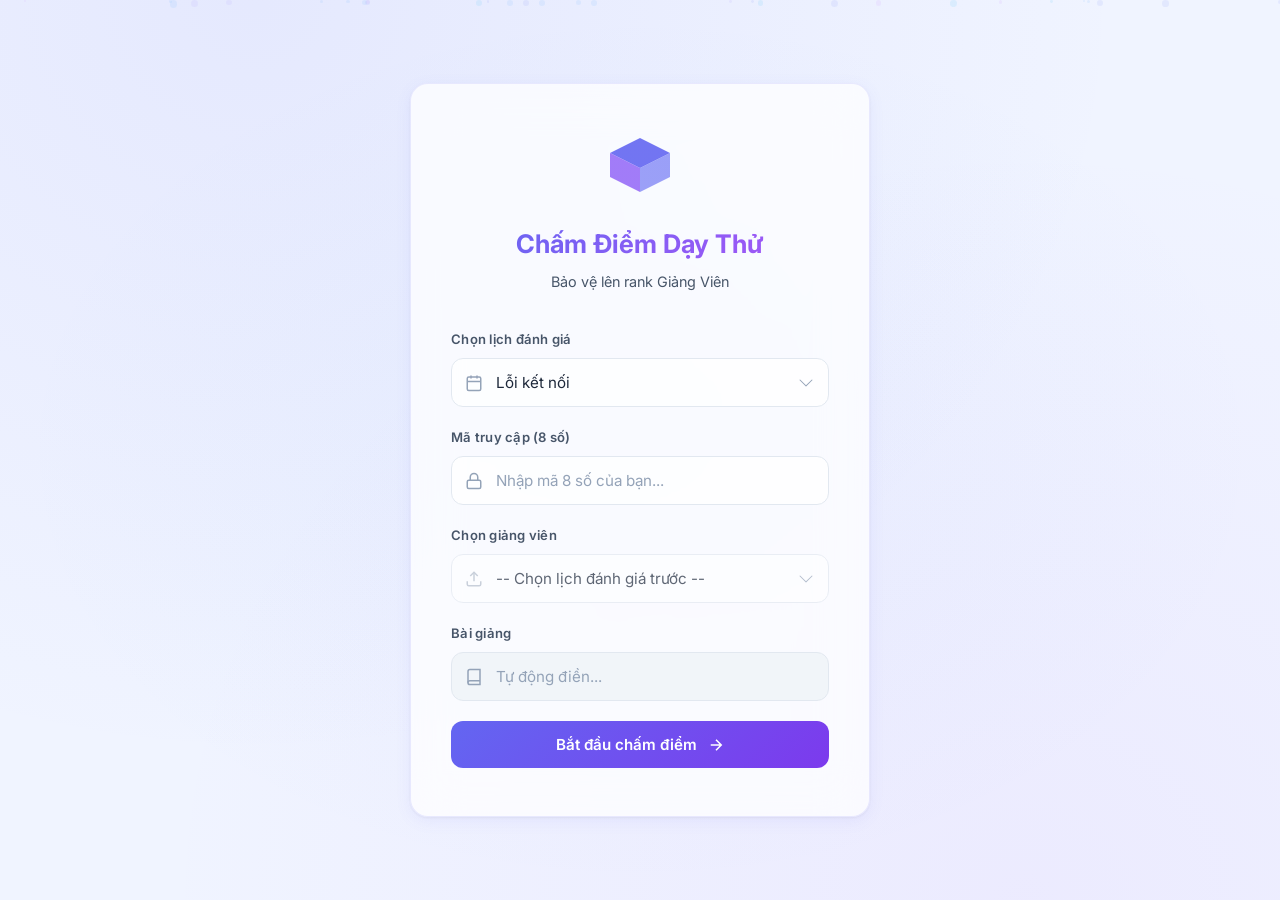
==== commit a8052a76: "update" ====
--- a/index.html
+++ b/index.html
@@ -60,26 +60,14 @@
                     </div>
                 </div>
 
-                <div class="form-row" style="display: flex; gap: 12px;">
-                    <div class="input-group" style="flex: 1;">
-                        <label for="reviewerName">Tên người chấm</label>
-                        <div class="input-wrapper">
-                            <svg class="input-icon" viewBox="0 0 24 24" fill="none" stroke="currentColor" stroke-width="2">
-                                <path d="M20 21v-2a4 4 0 0 0-4-4H8a4 4 0 0 0-4 4v2"/>
-                                <circle cx="12" cy="7" r="4"/>
-                            </svg>
-                            <input type="text" id="reviewerName" placeholder="Tên của bạn..." required>
-                        </div>
-                    </div>
-
-                    <div class="input-group" style="flex: 1;">
-                        <label for="reviewerPhone">Số điện thoại</label>
-                        <div class="input-wrapper">
-                            <svg class="input-icon" viewBox="0 0 24 24" fill="none" stroke="currentColor" stroke-width="2">
-                                <path d="M22 16.92v3a2 2 0 0 1-2.18 2 19.79 19.79 0 0 1-8.63-3.07 19.5 19.5 0 0 1-6-6 19.79 19.79 0 0 1-3.07-8.67A2 2 0 0 1 4.11 2h3a2 2 0 0 1 2 1.72c.127.96.362 1.903.7 2.81a2 2 0 0 1-.45 2.11L8.09 9.91a16 16 0 0 0 6 6l1.27-1.27a2 2 0 0 1 2.11-.45c.907.338 1.85.573 2.81.7A2 2 0 0 1 22 16.92z"/>
-                            </svg>
-                            <input type="tel" id="reviewerPhone" placeholder="SĐT..." required pattern="[0-9]{10,11}">
-                        </div>
+                <div class="input-group">
+                    <label for="accessCode">Mã truy cập (8 số)</label>
+                    <div class="input-wrapper">
+                        <svg class="input-icon" viewBox="0 0 24 24" fill="none" stroke="currentColor" stroke-width="2">
+                            <rect x="3" y="11" width="18" height="11" rx="2" ry="2"/>
+                            <path d="M7 11V7a5 5 0 0 1 10 0v4"/>
+                        </svg>
+                        <input type="text" id="accessCode" placeholder="Nhập mã 8 số của bạn..." required pattern="[0-9]{8}" maxlength="8">
                     </div>
                 </div>
 
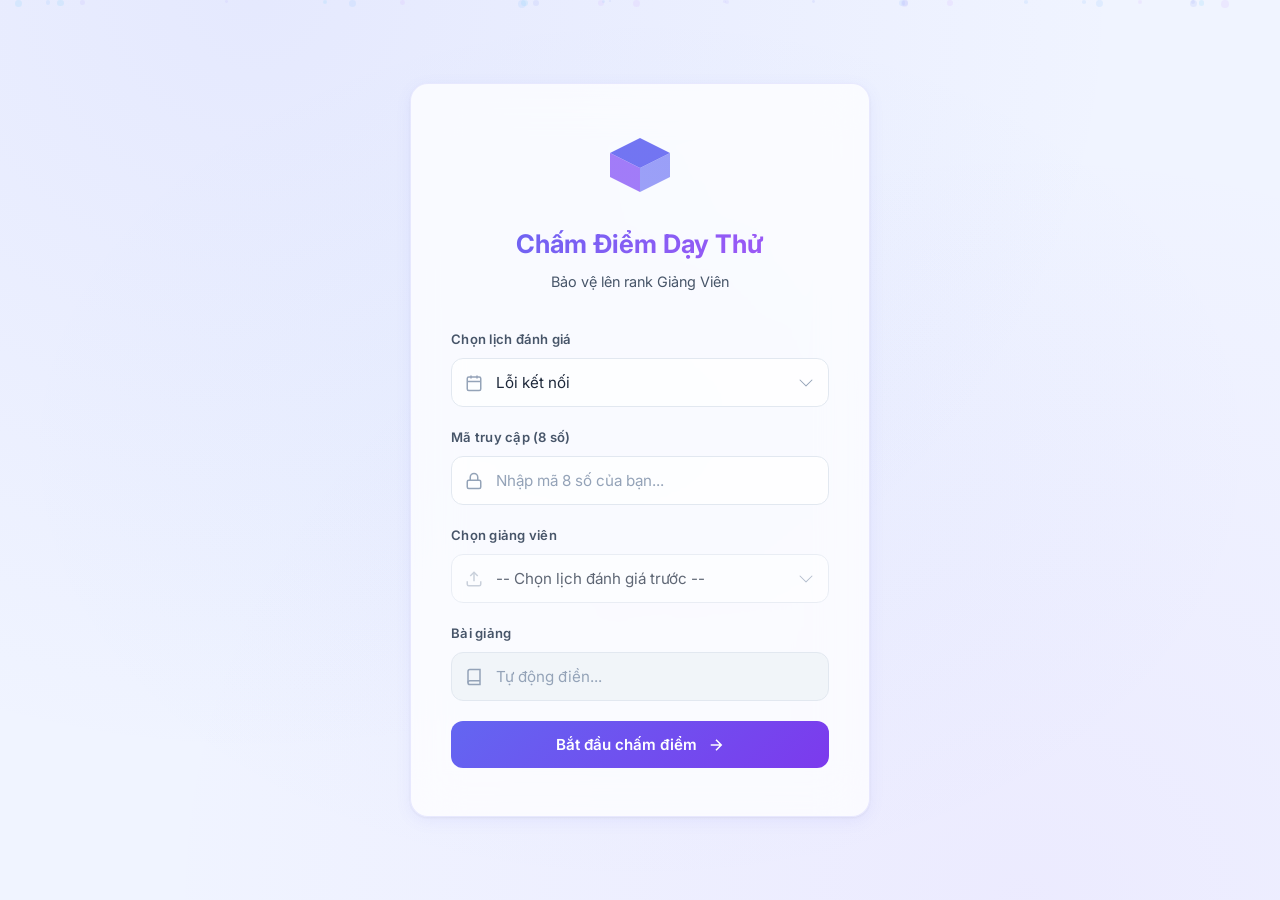
==== commit e56c6ce9: "git update" ====
--- a/index.html
+++ b/index.html
@@ -111,8 +111,18 @@
             <!-- Header -->
             <header class="scoring-header glass">
                 <div class="header-info">
-                    <h2>Phiếu Chấm Điểm Dạy Thử</h2>
-                    <div class="lecturer-badge">
+                    <div style="display: flex; align-items: center; justify-content: space-between; gap: 15px; width: 100%;">
+                        <h2 style="margin: 0;">Phiếu Chấm Điểm Dạy Thử</h2>
+                        <button type="button" id="btnLogout" style="display: flex; align-items: center; gap: 6px; background-color: rgba(239, 68, 68, 0.1); color: #ef4444; border: 1px solid rgba(239, 68, 68, 0.2); padding: 6px 12px; border-radius: 6px; font-weight: 500; cursor: pointer; transition: all 0.2s; font-size: 14px;">
+                            <svg viewBox="0 0 24 24" width="16" height="16" fill="none" stroke="currentColor" stroke-width="2">
+                                <path d="M9 21H5a2 2 0 0 1-2-2V5a2 2 0 0 1 2-2h4"></path>
+                                <polyline points="16 17 21 12 16 7"></polyline>
+                                <line x1="21" y1="12" x2="9" y2="12"></line>
+                            </svg>
+                            Thoát
+                        </button>
+                    </div>
+                    <div class="lecturer-badge" style="margin-top: 10px;">
                         <span class="badge-name" id="displayName"></span>
                         <span class="badge-divider">•</span>
                         <span class="badge-lesson" id="displayLesson"></span>
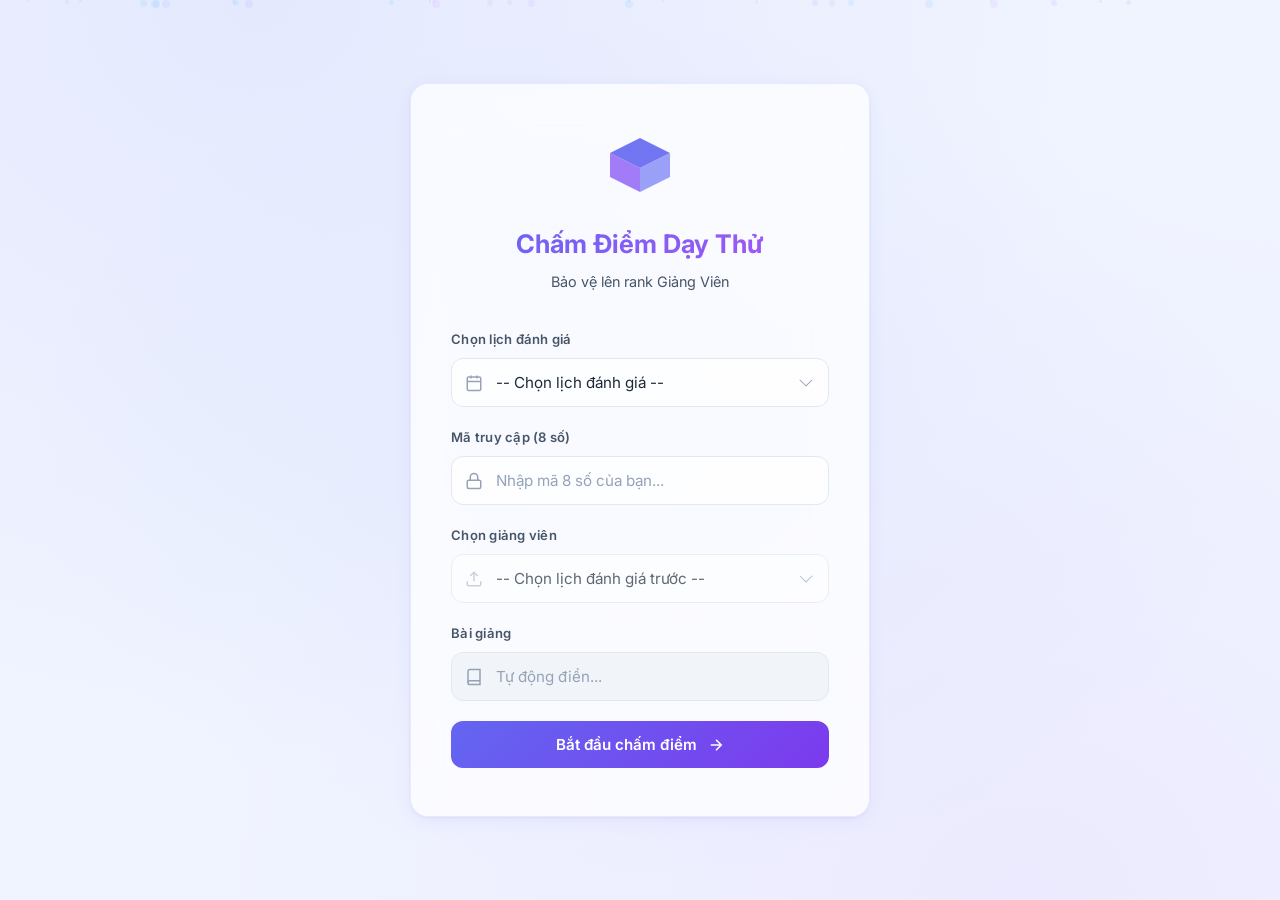
==== commit bb14682c: "git update" ====
--- a/index.html
+++ b/index.html
@@ -1,5 +1,6 @@
 <!DOCTYPE html>
 <html lang="vi">
+
 <head>
     <meta charset="UTF-8">
     <meta name="viewport" content="width=device-width, initial-scale=1.0">
@@ -7,9 +8,11 @@
     <meta name="description" content="Ứng dụng chấm điểm buổi dạy thử bảo vệ lên rank giảng viên">
     <link rel="preconnect" href="https://fonts.googleapis.com">
     <link rel="preconnect" href="https://fonts.gstatic.com" crossorigin>
-    <link href="https://fonts.googleapis.com/css2?family=Inter:wght@300;400;500;600;700;800&display=swap" rel="stylesheet">
+    <link href="https://fonts.googleapis.com/css2?family=Inter:wght@300;400;500;600;700;800&display=swap"
+        rel="stylesheet">
     <link rel="stylesheet" href="style.css">
 </head>
+
 <body>
     <!-- Background particles -->
     <div class="bg-particles" id="bgParticles"></div>
@@ -26,18 +29,21 @@
             <div class="login-logo">
                 <div class="logo-icon">
                     <svg viewBox="0 0 48 48" fill="none">
-                        <path d="M24 4L4 14l20 10 20-10L24 4z" fill="url(#g1)" opacity="0.9"/>
-                        <path d="M4 14v16l20 10V24L4 14z" fill="url(#g2)" opacity="0.8"/>
-                        <path d="M44 14v16L24 40V24l20-10z" fill="url(#g3)" opacity="0.7"/>
+                        <path d="M24 4L4 14l20 10 20-10L24 4z" fill="url(#g1)" opacity="0.9" />
+                        <path d="M4 14v16l20 10V24L4 14z" fill="url(#g2)" opacity="0.8" />
+                        <path d="M44 14v16L24 40V24l20-10z" fill="url(#g3)" opacity="0.7" />
                         <defs>
                             <linearGradient id="g1" x1="4" y1="4" x2="44" y2="24">
-                                <stop stop-color="#6366f1"/><stop offset="1" stop-color="#8b5cf6"/>
+                                <stop stop-color="#6366f1" />
+                                <stop offset="1" stop-color="#8b5cf6" />
                             </linearGradient>
                             <linearGradient id="g2" x1="4" y1="14" x2="24" y2="40">
-                                <stop stop-color="#8b5cf6"/><stop offset="1" stop-color="#a78bfa"/>
+                                <stop stop-color="#8b5cf6" />
+                                <stop offset="1" stop-color="#a78bfa" />
                             </linearGradient>
                             <linearGradient id="g3" x1="44" y1="14" x2="24" y2="40">
-                                <stop stop-color="#6366f1"/><stop offset="1" stop-color="#818cf8"/>
+                                <stop stop-color="#6366f1" />
+                                <stop offset="1" stop-color="#818cf8" />
                             </linearGradient>
                         </defs>
                     </svg>
@@ -51,8 +57,10 @@
                     <label for="scheduleSelect">Chọn lịch đánh giá</label>
                     <div class="input-wrapper">
                         <svg class="input-icon" viewBox="0 0 24 24" fill="none" stroke="currentColor" stroke-width="2">
-                            <rect x="3" y="4" width="18" height="18" rx="2" ry="2"/>
-                            <line x1="16" y1="2" x2="16" y2="6"/><line x1="8" y1="2" x2="8" y2="6"/><line x1="3" y1="10" x2="21" y2="10"/>
+                            <rect x="3" y="4" width="18" height="18" rx="2" ry="2" />
+                            <line x1="16" y1="2" x2="16" y2="6" />
+                            <line x1="8" y1="2" x2="8" y2="6" />
+                            <line x1="3" y1="10" x2="21" y2="10" />
                         </svg>
                         <select id="scheduleSelect" required>
                             <option value="" disabled selected>-- Chọn lịch đánh giá --</option>
@@ -64,10 +72,11 @@
                     <label for="accessCode">Mã truy cập (8 số)</label>
                     <div class="input-wrapper">
                         <svg class="input-icon" viewBox="0 0 24 24" fill="none" stroke="currentColor" stroke-width="2">
-                            <rect x="3" y="11" width="18" height="11" rx="2" ry="2"/>
-                            <path d="M7 11V7a5 5 0 0 1 10 0v4"/>
-                        </svg>
-                        <input type="text" id="accessCode" placeholder="Nhập mã 8 số của bạn..." required pattern="[0-9]{8}" maxlength="8">
+                            <rect x="3" y="11" width="18" height="11" rx="2" ry="2" />
+                            <path d="M7 11V7a5 5 0 0 1 10 0v4" />
+                        </svg>
+                        <input type="text" id="accessCode" placeholder="Nhập mã 8 số của bạn..." required
+                            pattern="[0-9]{8}" maxlength="8">
                     </div>
                 </div>
 
@@ -75,8 +84,9 @@
                     <label for="lecturerSelect">Chọn giảng viên</label>
                     <div class="input-wrapper">
                         <svg class="input-icon" viewBox="0 0 24 24" fill="none" stroke="currentColor" stroke-width="2">
-                            <path d="M21 15v4a2 2 0 0 1-2 2H5a2 2 0 0 1-2-2v-4"/>
-                            <polyline points="17 8 12 3 7 8"/><line x1="12" y1="3" x2="12" y2="15"/>
+                            <path d="M21 15v4a2 2 0 0 1-2 2H5a2 2 0 0 1-2-2v-4" />
+                            <polyline points="17 8 12 3 7 8" />
+                            <line x1="12" y1="3" x2="12" y2="15" />
                         </svg>
                         <select id="lecturerSelect" required disabled>
                             <option value="" disabled selected>-- Chọn lịch đánh giá trước --</option>
@@ -88,17 +98,18 @@
                     <label for="lessonName">Bài giảng</label>
                     <div class="input-wrapper">
                         <svg class="input-icon" viewBox="0 0 24 24" fill="none" stroke="currentColor" stroke-width="2">
-                            <path d="M4 19.5A2.5 2.5 0 0 1 6.5 17H20"/>
-                            <path d="M6.5 2H20v20H6.5A2.5 2.5 0 0 1 4 19.5v-15A2.5 2.5 0 0 1 6.5 2z"/>
-                        </svg>
-                        <input type="text" id="lessonName" placeholder="Tự động điền..." readonly class="input-readonly">
+                            <path d="M4 19.5A2.5 2.5 0 0 1 6.5 17H20" />
+                            <path d="M6.5 2H20v20H6.5A2.5 2.5 0 0 1 4 19.5v-15A2.5 2.5 0 0 1 6.5 2z" />
+                        </svg>
+                        <input type="text" id="lessonName" placeholder="Tự động điền..." readonly
+                            class="input-readonly">
                     </div>
                 </div>
 
                 <button type="submit" class="btn-primary" id="btnStart">
                     <span>Bắt đầu chấm điểm</span>
                     <svg viewBox="0 0 24 24" fill="none" stroke="currentColor" stroke-width="2">
-                        <path d="M5 12h14M12 5l7 7-7 7"/>
+                        <path d="M5 12h14M12 5l7 7-7 7" />
                     </svg>
                 </button>
             </form>
@@ -111,10 +122,13 @@
             <!-- Header -->
             <header class="scoring-header glass">
                 <div class="header-info">
-                    <div style="display: flex; align-items: center; justify-content: space-between; gap: 15px; width: 100%;">
+                    <div
+                        style="display: flex; align-items: center; justify-content: space-between; gap: 15px; width: 100%;">
                         <h2 style="margin: 0;">Phiếu Chấm Điểm Dạy Thử</h2>
-                        <button type="button" id="btnLogout" style="display: flex; align-items: center; gap: 6px; background-color: rgba(239, 68, 68, 0.1); color: #ef4444; border: 1px solid rgba(239, 68, 68, 0.2); padding: 6px 12px; border-radius: 6px; font-weight: 500; cursor: pointer; transition: all 0.2s; font-size: 14px;">
-                            <svg viewBox="0 0 24 24" width="16" height="16" fill="none" stroke="currentColor" stroke-width="2">
+                        <button type="button" id="btnLogout"
+                            style="display: flex; align-items: center; gap: 6px; background-color: rgba(239, 68, 68, 0.1); color: #ef4444; border: 1px solid rgba(239, 68, 68, 0.2); padding: 6px 12px; border-radius: 6px; font-weight: 500; cursor: pointer; transition: all 0.2s; font-size: 14px;">
+                            <svg viewBox="0 0 24 24" width="16" height="16" fill="none" stroke="currentColor"
+                                stroke-width="2">
                                 <path d="M9 21H5a2 2 0 0 1-2-2V5a2 2 0 0 1 2-2h4"></path>
                                 <polyline points="16 17 21 12 16 7"></polyline>
                                 <line x1="21" y1="12" x2="9" y2="12"></line>
@@ -131,8 +145,8 @@
                 <div class="header-score">
                     <div class="total-score-ring">
                         <svg viewBox="0 0 120 120">
-                            <circle cx="60" cy="60" r="52" class="ring-bg"/>
-                            <circle cx="60" cy="60" r="52" class="ring-fill" id="scoreRing"/>
+                            <circle cx="60" cy="60" r="52" class="ring-bg" />
+                            <circle cx="60" cy="60" r="52" class="ring-fill" id="scoreRing" />
                         </svg>
                         <div class="score-text">
                             <span class="score-number" id="totalScore">0</span>
@@ -160,10 +174,12 @@
                         <div class="criteria-item" data-criteria="1" data-max="5" data-group-id="1">
                             <div class="criteria-info">
                                 <span class="criteria-number">1</span>
-                                <span class="criteria-text">Xác định đúng mục tiêu bài học (kiến thức, kỹ năng, thái độ)</span>
-                            </div>
-                            <div class="score-slider">
-                                <input type="range" min="0" max="5" value="0" step="0.5" class="slider" data-criteria="1">
+                                <span class="criteria-text">Xác định đúng mục tiêu bài học (kiến thức, kỹ năng, thái
+                                    độ)</span>
+                            </div>
+                            <div class="score-slider">
+                                <input type="range" min="0" max="5" value="0" step="0.5" class="slider"
+                                    data-criteria="1">
                                 <div class="slider-value"><span id="val1">0</span>/5</div>
                             </div>
                         </div>
@@ -173,7 +189,8 @@
                                 <span class="criteria-text">Nội dung chính xác, khoa học, cập nhật</span>
                             </div>
                             <div class="score-slider">
-                                <input type="range" min="0" max="5" value="0" step="0.5" class="slider" data-criteria="2">
+                                <input type="range" min="0" max="5" value="0" step="0.5" class="slider"
+                                    data-criteria="2">
                                 <div class="slider-value"><span id="val2">0</span>/5</div>
                             </div>
                         </div>
@@ -183,7 +200,8 @@
                                 <span class="criteria-text">Bố cục bài giảng logic, mạch lạc</span>
                             </div>
                             <div class="score-slider">
-                                <input type="range" min="0" max="5" value="0" step="0.5" class="slider" data-criteria="3">
+                                <input type="range" min="0" max="5" value="0" step="0.5" class="slider"
+                                    data-criteria="3">
                                 <div class="slider-value"><span id="val3">0</span>/5</div>
                             </div>
                         </div>
@@ -193,7 +211,8 @@
                                 <span class="criteria-text">Liên hệ thực tiễn, ví dụ minh họa phù hợp</span>
                             </div>
                             <div class="score-slider">
-                                <input type="range" min="0" max="5" value="0" step="0.5" class="slider" data-criteria="4">
+                                <input type="range" min="0" max="5" value="0" step="0.5" class="slider"
+                                    data-criteria="4">
                                 <div class="slider-value"><span id="val4">0</span>/5</div>
                             </div>
                         </div>
@@ -203,7 +222,8 @@
                                 <span class="criteria-text">Phân bổ thời gian hợp lý cho từng phần</span>
                             </div>
                             <div class="score-slider">
-                                <input type="range" min="0" max="5" value="0" step="0.5" class="slider" data-criteria="5">
+                                <input type="range" min="0" max="5" value="0" step="0.5" class="slider"
+                                    data-criteria="5">
                                 <div class="slider-value"><span id="val5">0</span>/5</div>
                             </div>
                         </div>
@@ -226,10 +246,12 @@
                         <div class="criteria-item" data-criteria="6" data-max="5" data-group-id="2">
                             <div class="criteria-info">
                                 <span class="criteria-number">6</span>
-                                <span class="criteria-text">Lựa chọn phương pháp phù hợp với nội dung và đối tượng</span>
-                            </div>
-                            <div class="score-slider">
-                                <input type="range" min="0" max="5" value="0" step="0.5" class="slider" data-criteria="6">
+                                <span class="criteria-text">Lựa chọn phương pháp phù hợp với nội dung và đối
+                                    tượng</span>
+                            </div>
+                            <div class="score-slider">
+                                <input type="range" min="0" max="5" value="0" step="0.5" class="slider"
+                                    data-criteria="6">
                                 <div class="slider-value"><span id="val6">0</span>/5</div>
                             </div>
                         </div>
@@ -239,17 +261,20 @@
                                 <span class="criteria-text">Kết hợp linh hoạt nhiều phương pháp giảng dạy</span>
                             </div>
                             <div class="score-slider">
-                                <input type="range" min="0" max="5" value="0" step="0.5" class="slider" data-criteria="7">
+                                <input type="range" min="0" max="5" value="0" step="0.5" class="slider"
+                                    data-criteria="7">
                                 <div class="slider-value"><span id="val7">0</span>/5</div>
                             </div>
                         </div>
                         <div class="criteria-item" data-criteria="8" data-max="5" data-group-id="2">
                             <div class="criteria-info">
                                 <span class="criteria-number">8</span>
-                                <span class="criteria-text">Phát huy tính chủ động, tư duy phản biện của người học</span>
-                            </div>
-                            <div class="score-slider">
-                                <input type="range" min="0" max="5" value="0" step="0.5" class="slider" data-criteria="8">
+                                <span class="criteria-text">Phát huy tính chủ động, tư duy phản biện của người
+                                    học</span>
+                            </div>
+                            <div class="score-slider">
+                                <input type="range" min="0" max="5" value="0" step="0.5" class="slider"
+                                    data-criteria="8">
                                 <div class="slider-value"><span id="val8">0</span>/5</div>
                             </div>
                         </div>
@@ -259,7 +284,8 @@
                                 <span class="criteria-text">Gợi mở vấn đề, dẫn dắt người học khám phá kiến thức</span>
                             </div>
                             <div class="score-slider">
-                                <input type="range" min="0" max="5" value="0" step="0.5" class="slider" data-criteria="9">
+                                <input type="range" min="0" max="5" value="0" step="0.5" class="slider"
+                                    data-criteria="9">
                                 <div class="slider-value"><span id="val9">0</span>/5</div>
                             </div>
                         </div>
@@ -285,7 +311,8 @@
                                 <span class="criteria-text">Slide / tài liệu trực quan rõ ràng, thẩm mỹ</span>
                             </div>
                             <div class="score-slider">
-                                <input type="range" min="0" max="5" value="0" step="0.5" class="slider" data-criteria="10">
+                                <input type="range" min="0" max="5" value="0" step="0.5" class="slider"
+                                    data-criteria="10">
                                 <div class="slider-value"><span id="val10">0</span>/5</div>
                             </div>
                         </div>
@@ -295,7 +322,8 @@
                                 <span class="criteria-text">Sử dụng hiệu quả công cụ hỗ trợ giảng dạy</span>
                             </div>
                             <div class="score-slider">
-                                <input type="range" min="0" max="5" value="0" step="0.5" class="slider" data-criteria="11">
+                                <input type="range" min="0" max="5" value="0" step="0.5" class="slider"
+                                    data-criteria="11">
                                 <div class="slider-value"><span id="val11">0</span>/5</div>
                             </div>
                         </div>
@@ -321,17 +349,20 @@
                                 <span class="criteria-text">Giọng nói rõ ràng, truyền cảm, tốc độ phù hợp</span>
                             </div>
                             <div class="score-slider">
-                                <input type="range" min="0" max="5" value="0" step="0.5" class="slider" data-criteria="12">
+                                <input type="range" min="0" max="5" value="0" step="0.5" class="slider"
+                                    data-criteria="12">
                                 <div class="slider-value"><span id="val12">0</span>/5</div>
                             </div>
                         </div>
                         <div class="criteria-item" data-criteria="13" data-max="5" data-group-id="4">
                             <div class="criteria-info">
                                 <span class="criteria-number">13</span>
-                                <span class="criteria-text">Ngôn ngữ chính xác, sử dụng đúng thuật ngữ chuyên ngành</span>
-                            </div>
-                            <div class="score-slider">
-                                <input type="range" min="0" max="5" value="0" step="0.5" class="slider" data-criteria="13">
+                                <span class="criteria-text">Ngôn ngữ chính xác, sử dụng đúng thuật ngữ chuyên
+                                    ngành</span>
+                            </div>
+                            <div class="score-slider">
+                                <input type="range" min="0" max="5" value="0" step="0.5" class="slider"
+                                    data-criteria="13">
                                 <div class="slider-value"><span id="val13">0</span>/5</div>
                             </div>
                         </div>
@@ -341,7 +372,8 @@
                                 <span class="criteria-text">Ngôn ngữ cơ thể tự tin, giao tiếp bằng mắt</span>
                             </div>
                             <div class="score-slider">
-                                <input type="range" min="0" max="5" value="0" step="0.5" class="slider" data-criteria="14">
+                                <input type="range" min="0" max="5" value="0" step="0.5" class="slider"
+                                    data-criteria="14">
                                 <div class="slider-value"><span id="val14">0</span>/5</div>
                             </div>
                         </div>
@@ -367,7 +399,8 @@
                                 <span class="criteria-text">Tạo không khí học tập tích cực, thu hút sự chú ý</span>
                             </div>
                             <div class="score-slider">
-                                <input type="range" min="0" max="5" value="0" step="0.5" class="slider" data-criteria="15">
+                                <input type="range" min="0" max="5" value="0" step="0.5" class="slider"
+                                    data-criteria="15">
                                 <div class="slider-value"><span id="val15">0</span>/5</div>
                             </div>
                         </div>
@@ -377,7 +410,8 @@
                                 <span class="criteria-text">Đặt câu hỏi kích thích tư duy, xử lý phản hồi tốt</span>
                             </div>
                             <div class="score-slider">
-                                <input type="range" min="0" max="5" value="0" step="0.5" class="slider" data-criteria="16">
+                                <input type="range" min="0" max="5" value="0" step="0.5" class="slider"
+                                    data-criteria="16">
                                 <div class="slider-value"><span id="val16">0</span>/5</div>
                             </div>
                         </div>
@@ -403,7 +437,8 @@
                                 <span class="criteria-text">Có hoạt động kiểm tra, củng cố kiến thức</span>
                             </div>
                             <div class="score-slider">
-                                <input type="range" min="0" max="5" value="0" step="0.5" class="slider" data-criteria="17">
+                                <input type="range" min="0" max="5" value="0" step="0.5" class="slider"
+                                    data-criteria="17">
                                 <div class="slider-value"><span id="val17">0</span>/5</div>
                             </div>
                         </div>
@@ -413,7 +448,8 @@
                                 <span class="criteria-text">Tổng kết bài học rõ ràng, giao nhiệm vụ tự học</span>
                             </div>
                             <div class="score-slider">
-                                <input type="range" min="0" max="5" value="0" step="0.5" class="slider" data-criteria="18">
+                                <input type="range" min="0" max="5" value="0" step="0.5" class="slider"
+                                    data-criteria="18">
                                 <div class="slider-value"><span id="val18">0</span>/5</div>
                             </div>
                         </div>
@@ -439,7 +475,8 @@
                                 <span class="criteria-text">Trang phục, tác phong chuyên nghiệp, đúng mực</span>
                             </div>
                             <div class="score-slider">
-                                <input type="range" min="0" max="5" value="0" step="0.5" class="slider" data-criteria="19">
+                                <input type="range" min="0" max="5" value="0" step="0.5" class="slider"
+                                    data-criteria="19">
                                 <div class="slider-value"><span id="val19">0</span>/5</div>
                             </div>
                         </div>
@@ -449,7 +486,8 @@
                                 <span class="criteria-text">Thể hiện sự nhiệt tình, tâm huyết với nghề</span>
                             </div>
                             <div class="score-slider">
-                                <input type="range" min="0" max="5" value="0" step="0.5" class="slider" data-criteria="20">
+                                <input type="range" min="0" max="5" value="0" step="0.5" class="slider"
+                                    data-criteria="20">
                                 <div class="slider-value"><span id="val20">0</span>/5</div>
                             </div>
                         </div>
@@ -466,14 +504,14 @@
                 <div class="form-actions">
                     <button type="button" class="btn-secondary" id="btnBack">
                         <svg viewBox="0 0 24 24" fill="none" stroke="currentColor" stroke-width="2">
-                            <path d="M19 12H5M12 19l-7-7 7-7"/>
+                            <path d="M19 12H5M12 19l-7-7 7-7" />
                         </svg>
                         <span>Quay lại</span>
                     </button>
                     <button type="submit" class="btn-primary btn-submit" id="btnSubmit">
                         <span>Gửi kết quả</span>
                         <svg viewBox="0 0 24 24" fill="none" stroke="currentColor" stroke-width="2">
-                            <path d="M22 2L11 13M22 2l-7 20-4-9-9-4 20-7z"/>
+                            <path d="M22 2L11 13M22 2l-7 20-4-9-9-4 20-7z" />
                         </svg>
                     </button>
                 </div>
@@ -487,8 +525,8 @@
             <div class="result-card glass">
                 <div class="result-icon" id="resultIcon">
                     <svg viewBox="0 0 24 24" fill="none" stroke="currentColor" stroke-width="2">
-                        <path d="M22 11.08V12a10 10 0 1 1-5.93-9.14"/>
-                        <polyline points="22 4 12 14.01 9 11.01"/>
+                        <path d="M22 11.08V12a10 10 0 1 1-5.93-9.14" />
+                        <polyline points="22 4 12 14.01 9 11.01" />
                     </svg>
                 </div>
                 <h2 id="resultTitle">Đã gửi thành công!</h2>
@@ -511,17 +549,12 @@
                 </div>
 
                 <div class="result-actions">
-                    <button class="btn-secondary" id="btnEdit">
-                        <svg viewBox="0 0 24 24" fill="none" stroke="currentColor" stroke-width="2">
-                            <path d="M11 4H4a2 2 0 0 0-2 2v14a2 2 0 0 0 2 2h14a2 2 0 0 0 2-2v-7"/>
-                            <path d="M18.5 2.5a2.121 2.121 0 0 1 3 3L12 15l-4 1 1-4 9.5-9.5z"/>
-                        </svg>
-                        <span>Chỉnh sửa</span>
-                    </button>
+
                     <button class="btn-primary" id="btnNew">
                         <span>Chấm mới</span>
                         <svg viewBox="0 0 24 24" fill="none" stroke="currentColor" stroke-width="2">
-                            <line x1="12" y1="5" x2="12" y2="19"/><line x1="5" y1="12" x2="19" y2="12"/>
+                            <line x1="12" y1="5" x2="12" y2="19" />
+                            <line x1="5" y1="12" x2="19" y2="12" />
                         </svg>
                     </button>
                 </div>
@@ -537,4 +570,5 @@
 
     <script src="script.js"></script>
 </body>
-</html>
+
+</html>
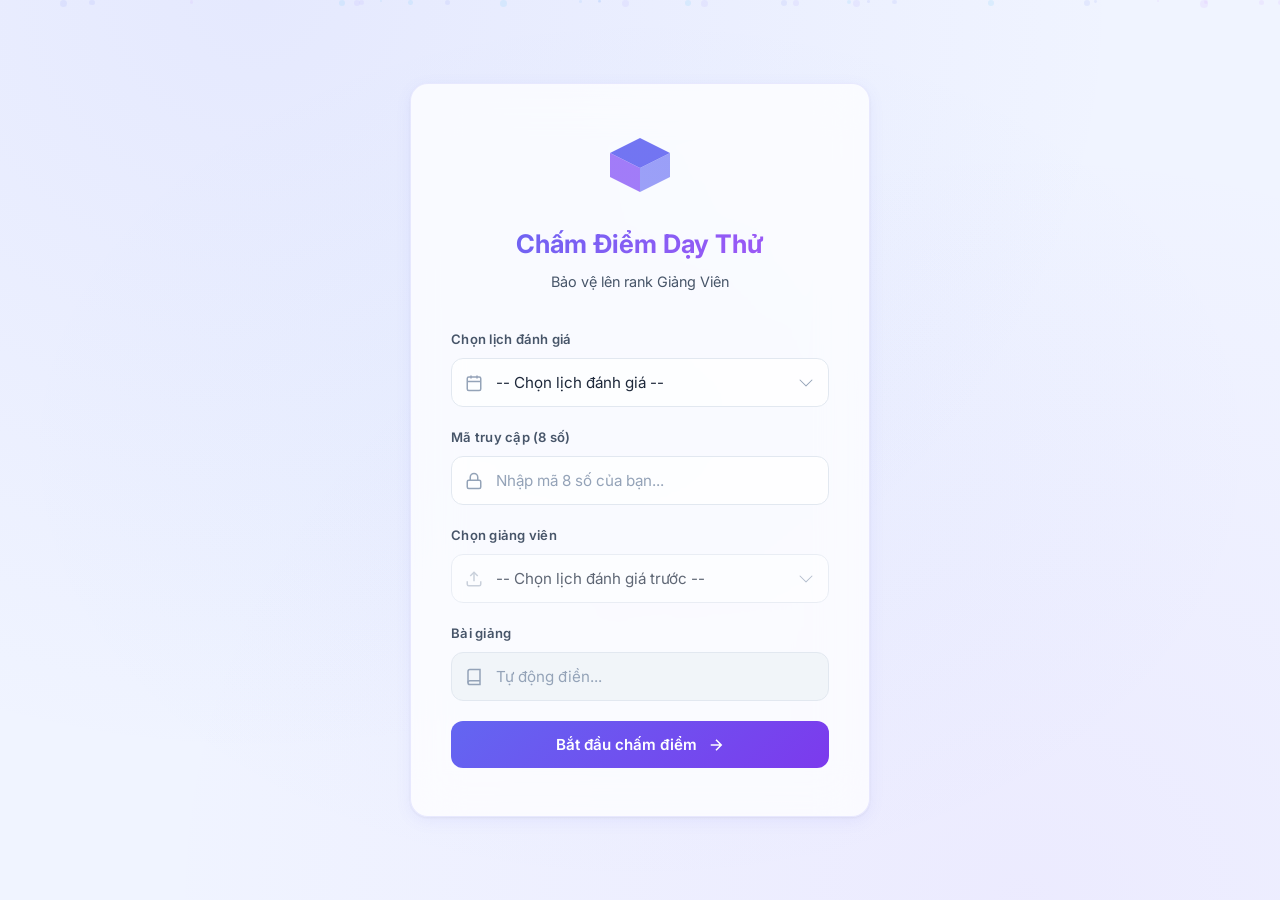
==== commit 60107643: "git update" ====
--- a/index.html
+++ b/index.html
@@ -549,7 +549,6 @@
                 </div>
 
                 <div class="result-actions">
-
                     <button class="btn-primary" id="btnNew">
                         <span>Chấm mới</span>
                         <svg viewBox="0 0 24 24" fill="none" stroke="currentColor" stroke-width="2">
